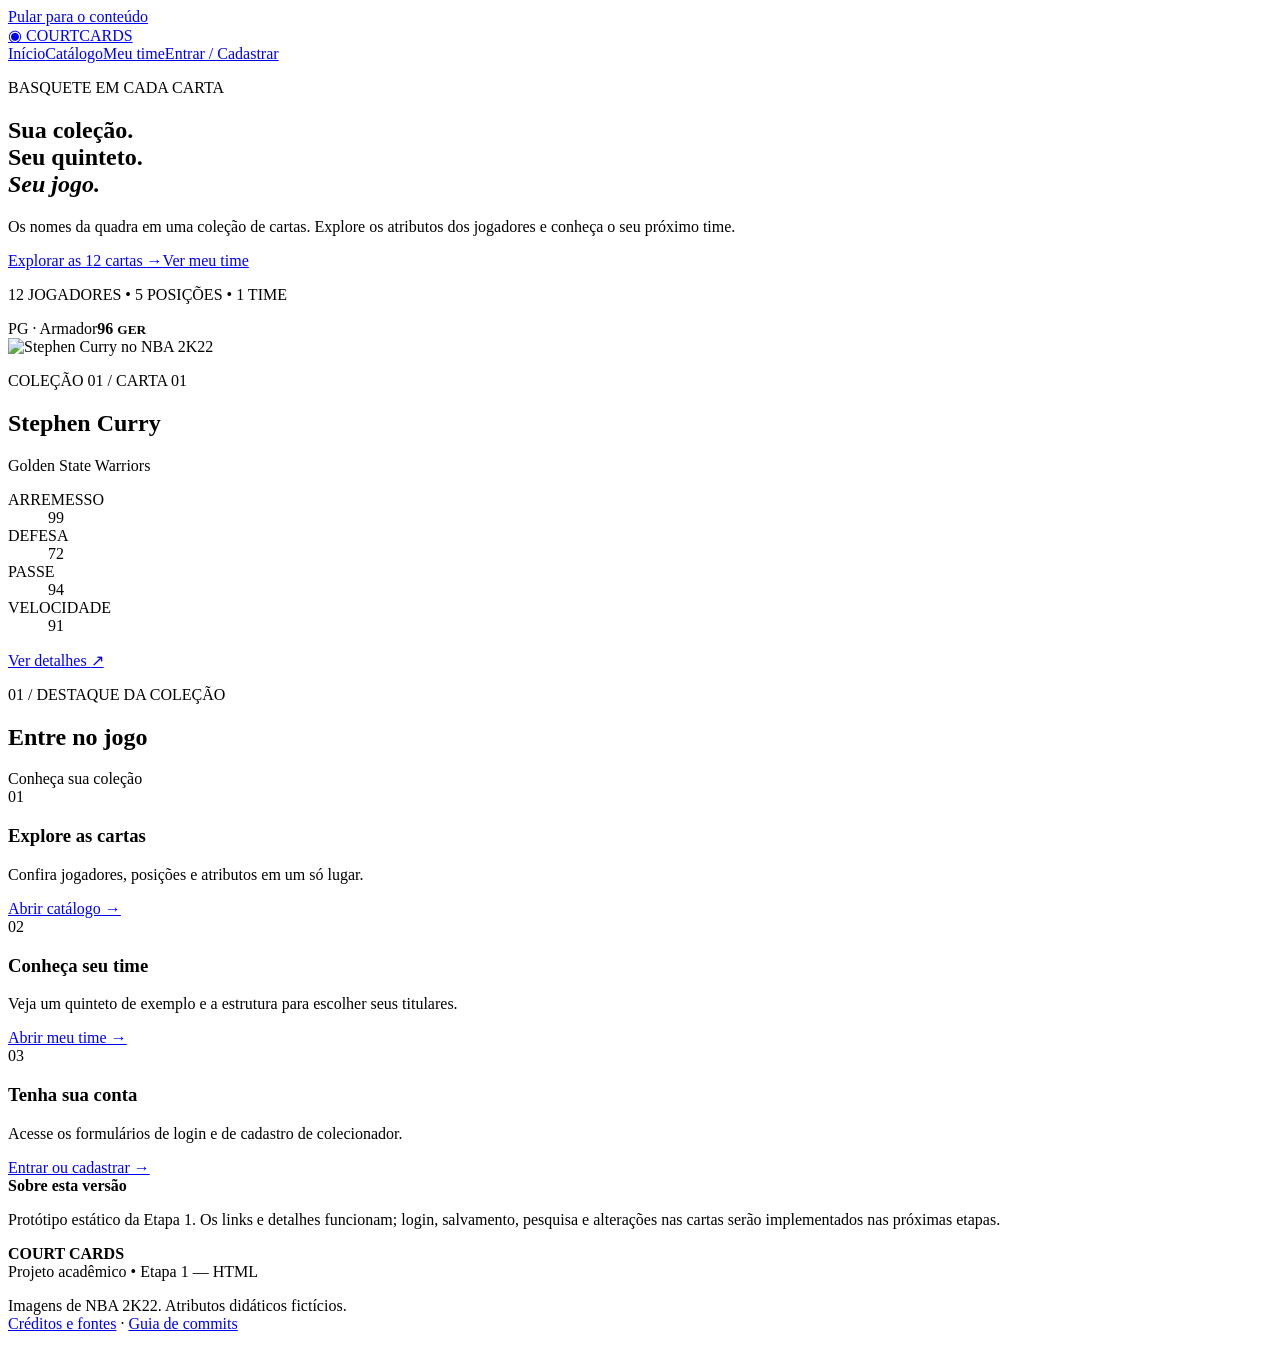
==== index.html @ 960532dd "feat: adiciona apresentação e acessos na pagina inicial." ====
<!DOCTYPE html>
<html lang="pt-BR">
<head>
  <meta charset="UTF-8">
  <meta name="viewport" content="width=device-width, initial-scale=1.0">
  <meta name="description" content="Court Cards: coleção acadêmica de cartas de basquete inspirada em TCG e NBA 2K.">
  <title>Início | Court Cards</title>
  <link rel="stylesheet" href="assets/css/style.css">
</head>
<body>
  <a class="pular" href="#conteudo">Pular para o conteúdo</a>
  <header class="cabecalho">
    <div class="container barra">
      <a class="marca" href="index.html"><span class="bola" aria-hidden="true">◉</span> COURT<span>CARDS</span></a>
      <nav aria-label="Navegação principal"><a href="index.html" aria-current="page">Início</a><a href="pages/catalogo.html">Catálogo</a><a href="pages/meu-time.html">Meu time</a><a href="pages/login.html">Entrar / Cadastrar</a></nav>
    </div>
  </header>
  <main id="conteudo" class="container">
    <section class="hero" aria-labelledby="titulo-inicial">
      <div><p class="sobretitulo">BASQUETE EM CADA CARTA</p><h1 id="titulo-inicial">Sua coleção.<br>Seu quinteto.<br><em>Seu jogo.</em></h1>
        <p>Os nomes da quadra em uma coleção de cartas. Explore os atributos dos jogadores e conheça o seu próximo time.</p>
        <div class="botoes"><a class="botao" href="pages/catalogo.html">Explorar as 12 cartas <span aria-hidden="true">→</span></a><a class="botao secundario" href="pages/meu-time.html">Ver meu time</a></div>
        <p class="micro">12 JOGADORES <span>•</span> 5 POSIÇÕES <span>•</span> 1 TIME</p>
      </div>
      <div class="destaque">      <!-- CARTA 01: Stephen Curry — altere os dados neste article. -->
      <article class="carta" id="carta-curry">
        <div class="carta-topo"><span>PG · Armador</span><strong>96 <small>GER</small></strong></div>
        <img src="assets/img/curry.jpg" alt="Stephen Curry no NBA 2K22" width="640" height="360" loading="lazy">
        <div class="carta-corpo"><p class="numero">COLEÇÃO 01 / CARTA 01</p><h2 class="nome-destaque">Stephen Curry</h2><p class="clube">Golden State Warriors</p>
          <dl class="stats"><div><dt>ARREMESSO</dt><dd>99</dd></div><div><dt>DEFESA</dt><dd>72</dd></div><div><dt>PASSE</dt><dd>94</dd></div><div><dt>VELOCIDADE</dt><dd>91</dd></div></dl>
          <a class="link-detalhe" href="pages/detalhes.html#curry">Ver detalhes <span aria-hidden="true">↗</span></a>
        </div>
      </article><p class="legenda-destaque">01 / DESTAQUE DA COLEÇÃO</p></div>
    </section>
    <section class="secao" aria-labelledby="comece"><div class="secao-topo"><h2 id="comece">Entre no jogo</h2><span>Conheça sua coleção</span></div>
      <div class="acessos">
        <article><span class="indice">01</span><h3>Explore as cartas</h3><p>Confira jogadores, posições e atributos em um só lugar.</p><a href="pages/catalogo.html">Abrir catálogo →</a></article>
        <article><span class="indice">02</span><h3>Conheça seu time</h3><p>Veja um quinteto de exemplo e a estrutura para escolher seus titulares.</p><a href="pages/meu-time.html">Abrir meu time →</a></article>
        <article><span class="indice">03</span><h3>Tenha sua conta</h3><p>Acesse os formulários de login e de cadastro de colecionador.</p><a href="pages/login.html">Entrar ou cadastrar →</a></article>
      </div>
    </section>
    <aside class="aviso"><strong>Sobre esta versão</strong><p>Protótipo estático da Etapa 1. Os links e detalhes funcionam; login, salvamento, pesquisa e alterações nas cartas serão implementados nas próximas etapas.</p></aside>

  </main>
  <footer class="rodape"><div class="container barra">
    <p><strong>COURT CARDS</strong><br>Projeto acadêmico • Etapa 1 — HTML</p>
    <p>Imagens de NBA 2K22. Atributos didáticos fictícios.<br><a href="pages/creditos.html">Créditos e fontes</a> · <a href="GUIA-DE-COMMITS.md">Guia de commits</a></p>
  </div></footer>
</body>
</html>
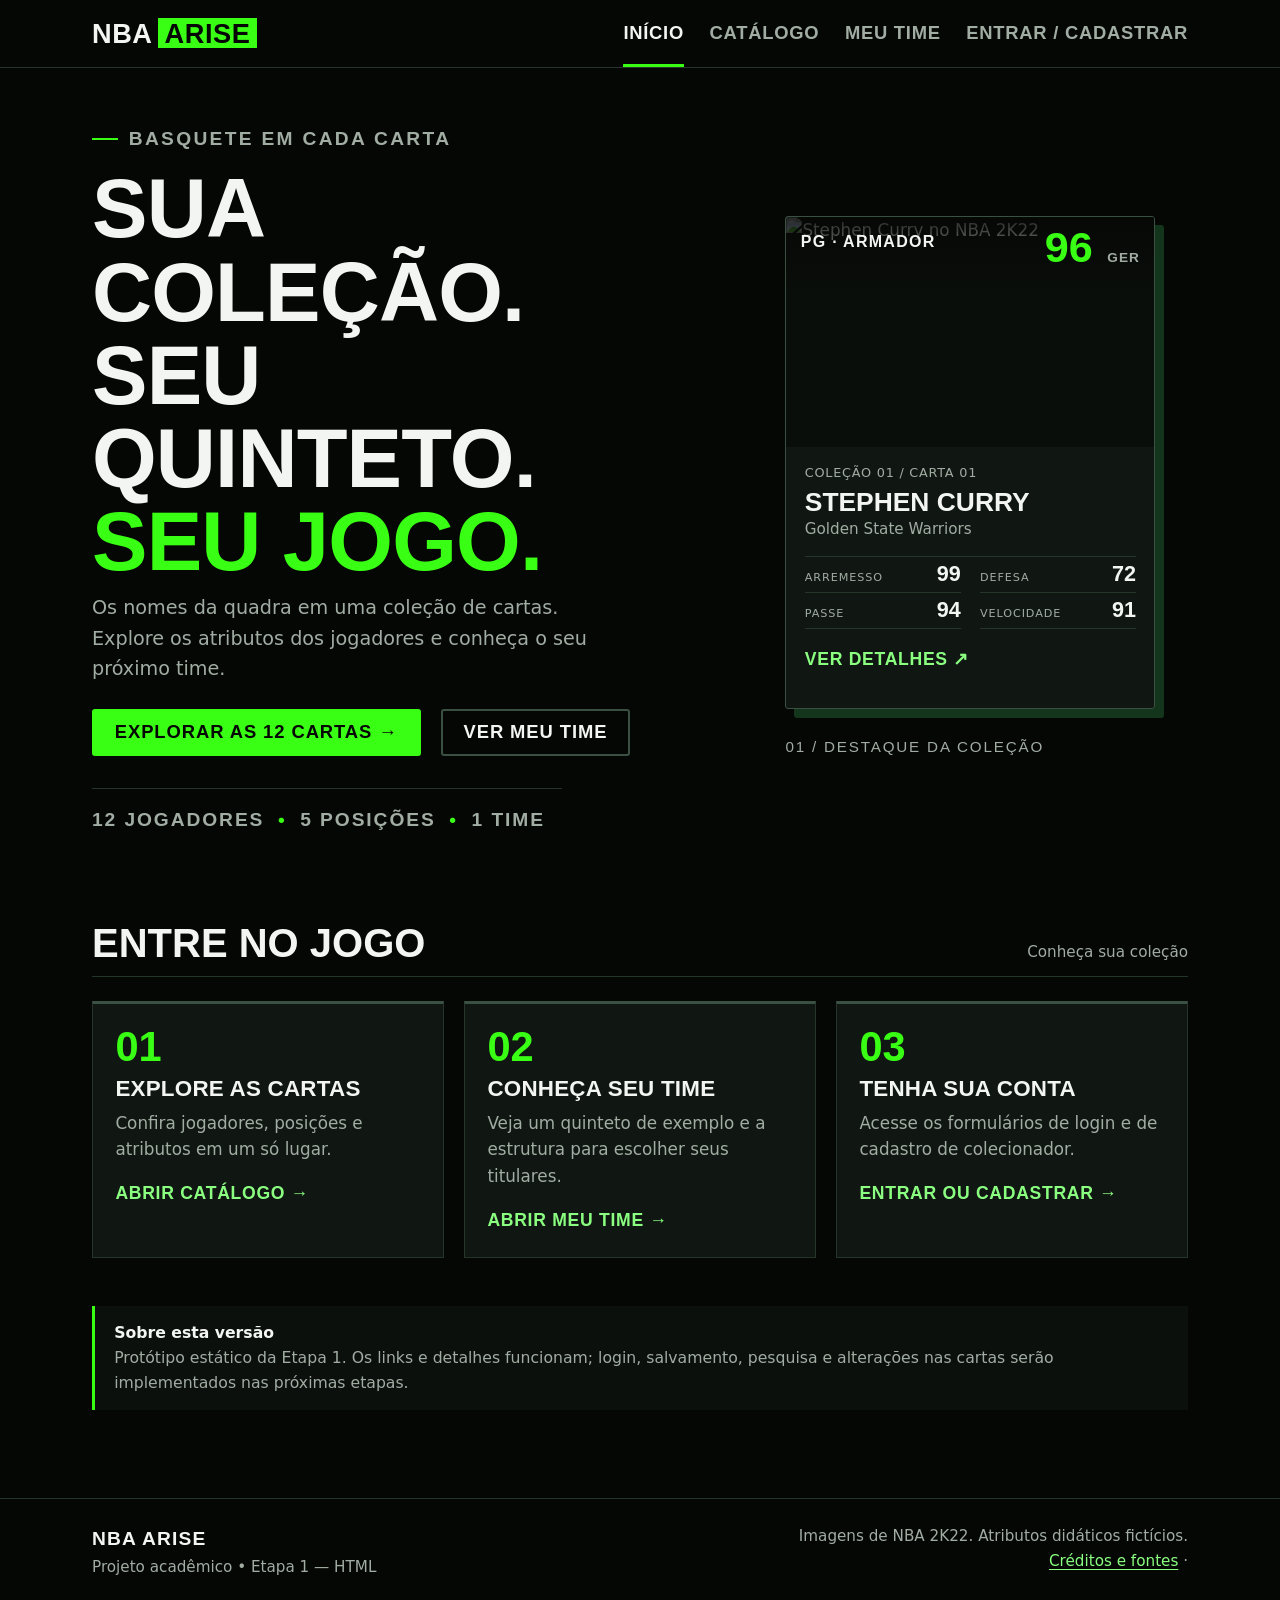
==== commit 73a06788: "style: adiciona estilo para as páginas." ====
--- a/index.html
+++ b/index.html
@@ -3,15 +3,15 @@
 <head>
   <meta charset="UTF-8">
   <meta name="viewport" content="width=device-width, initial-scale=1.0">
-  <meta name="description" content="Court Cards: coleção acadêmica de cartas de basquete inspirada em TCG e NBA 2K.">
-  <title>Início | Court Cards</title>
+  <meta name="description" content="nba arise: coleção acadêmica de cartas de basquete inspirada em TCG e NBA 2K.">
+  <title>Início | NBA ARISE</title>
   <link rel="stylesheet" href="assets/css/style.css">
 </head>
 <body>
   <a class="pular" href="#conteudo">Pular para o conteúdo</a>
   <header class="cabecalho">
     <div class="container barra">
-      <a class="marca" href="index.html"><span class="bola" aria-hidden="true">◉</span> COURT<span>CARDS</span></a>
+      <a class="marca" href="index.html"><span class="bola" aria-hidden="true">◉</span>NBA<span>ARISE</span></a>
       <nav aria-label="Navegação principal"><a href="index.html" aria-current="page">Início</a><a href="pages/catalogo.html">Catálogo</a><a href="pages/meu-time.html">Meu time</a><a href="pages/login.html">Entrar / Cadastrar</a></nav>
     </div>
   </header>
@@ -43,8 +43,8 @@
 
   </main>
   <footer class="rodape"><div class="container barra">
-    <p><strong>COURT CARDS</strong><br>Projeto acadêmico • Etapa 1 — HTML</p>
-    <p>Imagens de NBA 2K22. Atributos didáticos fictícios.<br><a href="pages/creditos.html">Créditos e fontes</a> · <a href="GUIA-DE-COMMITS.md">Guia de commits</a></p>
+    <p><strong>NBA ARISE</strong><br>Projeto acadêmico • Etapa 1 — HTML</p>
+    <p>Imagens de NBA 2K22. Atributos didáticos fictícios.<br><a href="pages/creditos.html">Créditos e fontes</a> · 
   </div></footer>
 </body>
 </html>
--- a/assets/css/style.css
+++ b/assets/css/style.css
@@ -0,0 +1,205 @@
+:root {
+  --fundo: #050705;
+  --fundo-2: #0b100d;
+  --superficie: #101712;
+  --neon: #39ff14;
+  --neon-claro: #8aff80;
+  --neon-escuro: #12351b;
+  --texto: #f2f5f2;
+  --texto-2: #a1aca3;
+  --borda: #25352a;
+  --borda-forte: #3a5042;
+  --raio: 3px;
+  --titulo: "Barlow Condensed", "Arial Narrow", "Roboto Condensed", "Helvetica Neue", Arial, sans-serif;
+  --corpo: "Barlow", system-ui, -apple-system, "Segoe UI", Roboto, Arial, sans-serif;
+  color-scheme: dark;
+}
+
+/* 2. BASE */
+*, *::before, *::after { box-sizing: border-box; }
+html { scroll-behavior: smooth; }
+[id] { scroll-margin-top: 5rem; }
+body { margin: 0; min-height: 100vh; display: flex; flex-direction: column; background: var(--fundo); color: var(--texto); font-family: var(--corpo); font-size: 1.05rem; line-height: 1.6; }
+img { max-width: 100%; height: auto; display: block; }
+h1, h2, h3 { font-family: var(--titulo); font-weight: 700; text-transform: uppercase; line-height: 1; margin: 0 0 .6rem; }
+h1 { font-size: clamp(2.8rem, 8vw, 5.2rem); font-weight: 800; letter-spacing: -.01em; }
+h2 { font-size: clamp(1.8rem, 4vw, 2.5rem); }
+h3 { font-size: 1.4rem; letter-spacing: .01em; }
+p { margin: 0 0 1rem; }
+a { color: var(--neon-claro); text-underline-offset: 3px; }
+a:hover { color: var(--neon); }
+ul { padding-left: 1.2rem; }
+code { background: var(--fundo-2); border: 1px solid var(--borda); padding: .05rem .35rem; font-size: .9em; }
+em { font-style: normal; color: var(--neon); }
+:focus-visible { outline: 2px solid var(--neon); outline-offset: 3px; }
+
+.pular { position: absolute; left: 1rem; top: -4rem; z-index: 100; background: var(--neon); color: var(--fundo); padding: .6rem 1rem; font-weight: 600; transition: top .15s; }
+.pular:focus { top: 1rem; }
+
+/* 3. CABEÇALHO */
+.container { width: 100%; max-width: 1160px; margin-inline: auto; padding-inline: clamp(1rem, 4vw, 2rem); }
+.barra { display: flex; align-items: center; justify-content: space-between; flex-wrap: wrap; gap: .5rem 2rem; }
+.cabecalho { position: sticky; top: 0; z-index: 50; background: var(--fundo); border-bottom: 1px solid var(--borda); }
+.cabecalho .barra { min-height: 4rem; }
+.marca { font-family: var(--titulo); font-weight: 800; font-size: 1.7rem; letter-spacing: .02em; text-transform: uppercase; color: var(--texto); text-decoration: none; display: inline-flex; align-items: center; gap: .35rem; line-height: 1; }
+.marca:hover { color: var(--texto); }
+.marca span:not(.bola) { background: var(--neon); color: var(--fundo); padding: .12rem .4rem .05rem; }
+.bola { display: none; }
+.cabecalho nav { display: flex; flex-wrap: wrap; gap: 0 1.6rem; }
+.cabecalho nav a { font-family: var(--titulo); font-weight: 600; font-size: 1.15rem; letter-spacing: .04em; text-transform: uppercase; text-decoration: none; color: var(--texto-2); padding: 1.15rem 0 1rem; border-bottom: 3px solid transparent; transition: color .15s, border-color .15s; }
+.cabecalho nav a:hover { color: var(--texto); border-bottom-color: var(--borda-forte); }
+.cabecalho nav a[aria-current="page"] { color: var(--texto); border-bottom-color: var(--neon); }
+
+/* 4. PÁGINAS E COMPONENTES */
+main { flex: 1; padding-block: clamp(1.5rem, 4vw, 3rem) 4rem; }
+.titulo-pagina { margin: 0 0 2.5rem; padding-bottom: 1.5rem; border-bottom: 1px solid var(--borda); }
+.titulo-pagina p:last-child { color: var(--texto-2); font-size: 1.15rem; max-width: 60ch; margin: .8rem 0 0; }
+.sobretitulo { display: flex; align-items: center; gap: .7rem; color: var(--neon); font-family: var(--titulo); font-weight: 600; font-size: 1rem; letter-spacing: .12em; margin-bottom: .8rem; }
+.sobretitulo::before { content: ""; width: 1.6rem; height: 2px; background: var(--neon); }
+.ajuda { color: var(--texto-2); font-size: .95rem; }
+.secao { margin-block: 3rem; }
+.secao-topo { display: flex; justify-content: space-between; align-items: baseline; flex-wrap: wrap; gap: .4rem 1rem; margin-bottom: 1.5rem; padding-bottom: .7rem; border-bottom: 1px solid var(--borda); }
+.secao-topo h2 { margin: 0; }
+.secao-topo > span { color: var(--texto-2); font-size: .95rem; }
+.painel { background: var(--superficie); border: 1px solid var(--borda); border-radius: var(--raio); padding: clamp(1.1rem, 3vw, 1.8rem); margin-block: 1.5rem; }
+.painel > h2:first-child { font-size: 1.7rem; }
+.aviso { background: var(--fundo-2); border-left: 3px solid var(--neon); padding: .9rem 1.2rem; margin-block: 1.5rem; color: var(--texto-2); font-size: .98rem; }
+.aviso strong { display: block; color: var(--texto); font-weight: 600; }
+.aviso p { margin: 0; }
+.duas-colunas { display: grid; grid-template-columns: repeat(auto-fit, minmax(min(100%, 280px), 1fr)); gap: 1.5rem; align-items: start; }
+.duas-colunas > .painel { margin: 0; }
+.selo { display: inline-block; padding: .2rem .7rem; border: 1px solid var(--neon); color: var(--neon); font-family: var(--titulo); font-weight: 600; font-size: .95rem; letter-spacing: .08em; }
+.painel ul { color: var(--texto-2); }
+.painel li strong { color: var(--texto); }
+
+/* página inicial */
+.hero { display: grid; grid-template-columns: 1.15fr .85fr; gap: clamp(2rem, 6vw, 4.5rem); align-items: center; padding-block: .5rem 1.5rem; }
+.hero > div:first-child > p { color: var(--texto-2); font-size: 1.2rem; max-width: 44ch; }
+.micro { color: var(--texto-2); font-family: var(--titulo); font-weight: 600; font-size: 1.05rem; letter-spacing: .1em; margin-top: 2rem; padding-top: 1rem; border-top: 1px solid var(--borda); }
+.micro span { color: var(--neon); margin-inline: .4rem; }
+.destaque { max-width: 370px; width: 100%; margin-inline: auto; }
+.destaque .carta { box-shadow: 9px 9px 0 var(--neon-escuro); border-color: var(--borda-forte); }
+.legenda-destaque { color: var(--texto-2); font-family: var(--titulo); font-size: .95rem; letter-spacing: .12em; margin: 1.6rem 0 0; }
+.nome-destaque { font-size: 1.9rem; }
+.acessos { display: grid; grid-template-columns: repeat(auto-fit, minmax(min(100%, 250px), 1fr)); gap: 1.25rem; }
+.acessos article { border: 1px solid var(--borda); border-top: 3px solid var(--borda-forte); background: var(--superficie); padding: 1.4rem; transition: border-color .15s; }
+.acessos article:hover { border-color: var(--neon); }
+.acessos article p { color: var(--texto-2); }
+.acessos article > a { font-family: var(--titulo); font-weight: 600; font-size: 1.1rem; letter-spacing: .04em; text-transform: uppercase; text-decoration: none; }
+.acessos article > a:hover { text-decoration: underline; }
+.indice { display: block; font-family: var(--titulo); font-weight: 800; font-size: 2.6rem; line-height: 1; margin-bottom: .6rem; color: var(--neon); }
+
+/* 5. CARTAS — grade que preenche a largura e fica simétrica */
+.grade-cartas { display: grid; grid-template-columns: repeat(auto-fit, minmax(290px, 1fr)); gap: 1.75rem; }
+.carta { position: relative; display: flex; flex-direction: column; overflow: hidden; background: var(--superficie); border: 1px solid var(--borda); border-radius: var(--raio); transition: border-color .15s; }
+.carta img { width: 100%; aspect-ratio: 16 / 10; object-fit: cover; background: var(--fundo-2); filter: brightness(.88); transition: filter .2s; }
+.carta:hover, .carta:focus-within { border-color: var(--neon); }
+.carta:hover img, .carta:focus-within img { filter: brightness(1); }
+.carta-topo { position: absolute; top: 0; left: 0; right: 0; z-index: 1; display: flex; justify-content: space-between; align-items: flex-start; padding: .7rem .9rem 2rem; background: linear-gradient(180deg, rgba(5, 7, 5, .85), transparent); }
+.carta-topo > span { font-family: var(--titulo); font-weight: 600; font-size: 1rem; letter-spacing: .08em; text-transform: uppercase; color: var(--texto); white-space: nowrap; }
+.carta-topo strong { white-space: nowrap; font-family: var(--titulo); font-weight: 800; font-size: 2.7rem; line-height: .85; color: var(--neon); }
+.carta-topo small { font-size: .85rem; font-weight: 600; letter-spacing: .08em; color: var(--texto-2); margin-left: .15rem; }
+.carta-corpo { display: flex; flex-direction: column; flex: 1; padding: 1rem 1.15rem 1.15rem; }
+.numero { color: var(--texto-2); font-size: .8rem; letter-spacing: .06em; font-variant-numeric: tabular-nums; margin-bottom: .3rem; }
+.carta-corpo h3, .carta-corpo h2 { margin-bottom: .15rem; font-size: 1.65rem; }
+.clube { color: var(--texto-2); font-size: .95rem; margin-bottom: .9rem; }
+.stats { display: grid; grid-template-columns: 1fr 1fr; column-gap: 1.2rem; margin: 0 0 1rem; border-top: 1px solid var(--borda); }
+.stats > div { display: flex; justify-content: space-between; align-items: baseline; gap: .5rem; padding: .35rem 0; border-bottom: 1px solid var(--borda); min-width: 0; }
+.stats dt { color: var(--texto-2); white-space: nowrap; font-size: .7rem; font-weight: 500; letter-spacing: .08em; }
+.stats dd { margin: 0; font-family: var(--titulo); font-weight: 700; font-size: 1.35rem; line-height: 1; font-variant-numeric: tabular-nums; }
+.link-detalhe { align-self: flex-start; font-family: var(--titulo); font-weight: 600; font-size: 1.1rem; letter-spacing: .04em; text-transform: uppercase; text-decoration: none; margin-bottom: 1rem; }
+.link-detalhe:hover { text-decoration: underline; }
+.acoes { display: grid; grid-template-columns: 1fr 1fr; gap: .4rem; margin-top: auto; padding-top: .9rem; border-top: 1px solid var(--borda); }
+.acoes > * { padding: .4rem .7rem; font-size: .95rem; }
+.acoes > :first-child { grid-column: 1 / -1; }
+
+/* detalhes */
+.detalhe-carta { max-width: 780px; margin: 0 0 2rem; }
+.detalhe-carta > img { border: 1px solid var(--borda); margin-bottom: 1.4rem; width: 100%; aspect-ratio: 16 / 9; object-fit: cover; }
+.detalhe-carta h2 { font-size: clamp(2.2rem, 6vw, 3.2rem); }
+.detalhe-carta h3 { margin-top: 1.6rem; padding-top: .8rem; border-top: 1px solid var(--borda); color: var(--texto-2); font-size: 1rem; letter-spacing: .12em; }
+.ficha { display: grid; grid-template-columns: repeat(auto-fit, minmax(min(100%, 170px), 1fr)); gap: 0 1.5rem; margin: 1rem 0; }
+.ficha > div { padding: .6rem 0; border-top: 1px solid var(--borda); }
+.ficha dt { color: var(--texto-2); font-size: .78rem; letter-spacing: .08em; text-transform: uppercase; }
+.ficha dd { margin: .1rem 0 0; font-weight: 600; font-size: 1.1rem; }
+.detalhe-carta .stats { grid-template-columns: repeat(auto-fit, minmax(150px, 1fr)); }
+.detalhe-carta .stats dd { font-size: 2rem; color: var(--neon); }
+nav.painel ul { list-style: none; padding: 0; margin: 0; display: flex; flex-wrap: wrap; gap: .5rem; }
+nav.painel li a { display: inline-block; padding: .3rem .8rem; border: 1px solid var(--borda-forte); border-radius: var(--raio); font-family: var(--titulo); font-weight: 600; font-size: 1.05rem; letter-spacing: .03em; text-transform: uppercase; text-decoration: none; color: var(--texto); transition: border-color .15s, color .15s; }
+nav.painel li a:hover { border-color: var(--neon); color: var(--neon); }
+
+/* 6. BOTÕES */
+button, .botao { display: inline-flex; align-items: center; justify-content: center; gap: .4rem; font-family: var(--titulo); font-weight: 700; font-size: 1.15rem; letter-spacing: .05em; text-transform: uppercase; line-height: 1.1; text-decoration: none; cursor: pointer; padding: .7rem 1.3rem; border-radius: var(--raio); border: 2px solid var(--neon); background: var(--neon); color: var(--fundo); transition: background .15s, color .15s, border-color .15s; }
+button:hover, .botao:hover { background: transparent; color: var(--neon); }
+button.secundario, .botao.secundario { background: transparent; color: var(--texto); border-color: var(--borda-forte); }
+button.secundario:hover, .botao.secundario:hover { border-color: var(--neon); color: var(--neon); }
+/* botões que ainda não funcionam (Etapa 1) */
+button:disabled { background: transparent; color: #6d7a70; border: 1px dashed var(--borda-forte); cursor: not-allowed; }
+button:disabled:hover { background: transparent; color: #6d7a70; }
+.botoes { display: flex; flex-wrap: wrap; align-items: center; gap: .75rem 1.25rem; margin-top: 1.5rem; }
+
+/* 7. FORMULÁRIOS */
+form { display: grid; gap: .35rem; }
+label { display: block; font-size: .95rem; font-weight: 500; margin-top: .7rem; }
+input, select, textarea { width: 100%; font: inherit; color: var(--texto); background: var(--fundo-2); border: 1px solid var(--borda-forte); border-radius: var(--raio); padding: .6rem .8rem; transition: border-color .15s; }
+input::placeholder, textarea::placeholder { color: #6d7a70; }
+input:hover, select:hover, textarea:hover { border-color: #52705c; }
+input:focus, select:focus, textarea:focus { outline: 2px solid var(--neon); outline-offset: 0; border-color: var(--neon); }
+textarea { resize: vertical; min-height: 6rem; }
+input[type="file"] { padding: .45rem; color: var(--texto-2); }
+input[type="file"]::file-selector-button { font: inherit; font-weight: 500; margin-right: .8rem; padding: .35rem .9rem; border: 1px solid var(--borda-forte); border-radius: var(--raio); background: var(--superficie); color: var(--texto); cursor: pointer; }
+input[type="file"]::file-selector-button:hover { border-color: var(--neon); }
+input[type="radio"], input[type="checkbox"] { width: auto; accent-color: var(--neon); }
+fieldset { border: 1px solid var(--borda); border-radius: var(--raio); padding: .4rem 1.1rem 1.1rem; margin: 1rem 0 0; min-width: 0; }
+legend { padding-inline: .5rem; font-family: var(--titulo); font-weight: 600; font-size: 1.05rem; letter-spacing: .1em; text-transform: uppercase; color: var(--neon-claro); }
+fieldset label:first-child { margin-top: 0; }
+.campos-stats { display: grid; grid-template-columns: repeat(auto-fit, minmax(110px, 1fr)); gap: 0 1rem; }
+.filtros { grid-template-columns: repeat(auto-fit, minmax(190px, 1fr)); gap: .5rem 1rem; align-items: end; }
+.filtros > div > label { margin-top: 0; }
+.filtros fieldset, .filtros .botoes { grid-column: 1 / -1; }
+.filtros fieldset { display: flex; flex-wrap: wrap; align-items: center; gap: .4rem 1.5rem; padding-block: .6rem; }
+.filtros fieldset label { display: inline-flex; align-items: center; gap: .45rem; margin: 0; font-weight: 400; color: var(--texto-2); }
+.filtros .botoes { margin-top: .5rem; }
+.formulario-carta .duas-colunas { gap: 0 1.5rem; }
+.formulario-carta .duas-colunas > div { min-width: 0; }
+input:user-invalid, select:user-invalid { border-color: #ff6b6b; }
+
+/* 8. TABELA (Meu time) */
+.tabela { overflow-x: auto; border: 1px solid var(--borda); border-radius: var(--raio); background: var(--superficie); }
+table { width: 100%; border-collapse: collapse; min-width: 560px; }
+caption { text-align: left; padding: .8rem 1.1rem; color: var(--texto-2); font-size: .9rem; caption-side: bottom; }
+th, td { padding: .8rem 1.1rem; text-align: left; border-bottom: 1px solid var(--borda); }
+thead th { font-family: var(--titulo); font-weight: 600; font-size: 1.05rem; letter-spacing: .1em; text-transform: uppercase; color: var(--texto-2); border-bottom: 2px solid var(--neon); }
+tbody th { font-weight: 600; }
+tbody tr:hover { background: rgba(255, 255, 255, .02); }
+tbody tr:last-child > * { border-bottom: 0; }
+td:nth-child(3) { font-family: var(--titulo); font-weight: 800; font-size: 1.5rem; color: var(--neon); }
+td button { padding: .3rem .8rem; font-size: .95rem; }
+
+/* 9. RODAPÉ */
+.rodape { margin-top: auto; border-top: 1px solid var(--borda); color: var(--texto-2); font-size: .95rem; }
+.rodape .barra { align-items: flex-start; padding-block: 1.6rem; }
+.rodape p { margin: 0; }
+.rodape strong { font-family: var(--titulo); font-size: 1.2rem; letter-spacing: .06em; color: var(--texto); }
+.rodape p:last-child { text-align: right; }
+
+/* 10. RESPONSIVO */
+@media (max-width: 900px) {
+  .hero { grid-template-columns: 1fr; }
+  .destaque { margin-inline: 0; }
+}
+@media (max-width: 640px) {
+  .cabecalho .barra { padding-top: .6rem; }
+  .cabecalho nav { gap: 0 1.2rem; width: 100%; }
+  .cabecalho nav a { padding: .6rem 0 .5rem; font-size: 1.05rem; }
+  .grade-cartas { grid-template-columns: 1fr; }
+  .rodape .barra { flex-direction: column; }
+  .rodape p:last-child { text-align: left; }
+  .botoes > * { flex: 1 1 100%; }
+}
+
+/* movimento reduzido */
+@media (prefers-reduced-motion: reduce) {
+  html { scroll-behavior: auto; }
+  *, *::before, *::after { transition-duration: .01ms !important; }
+}
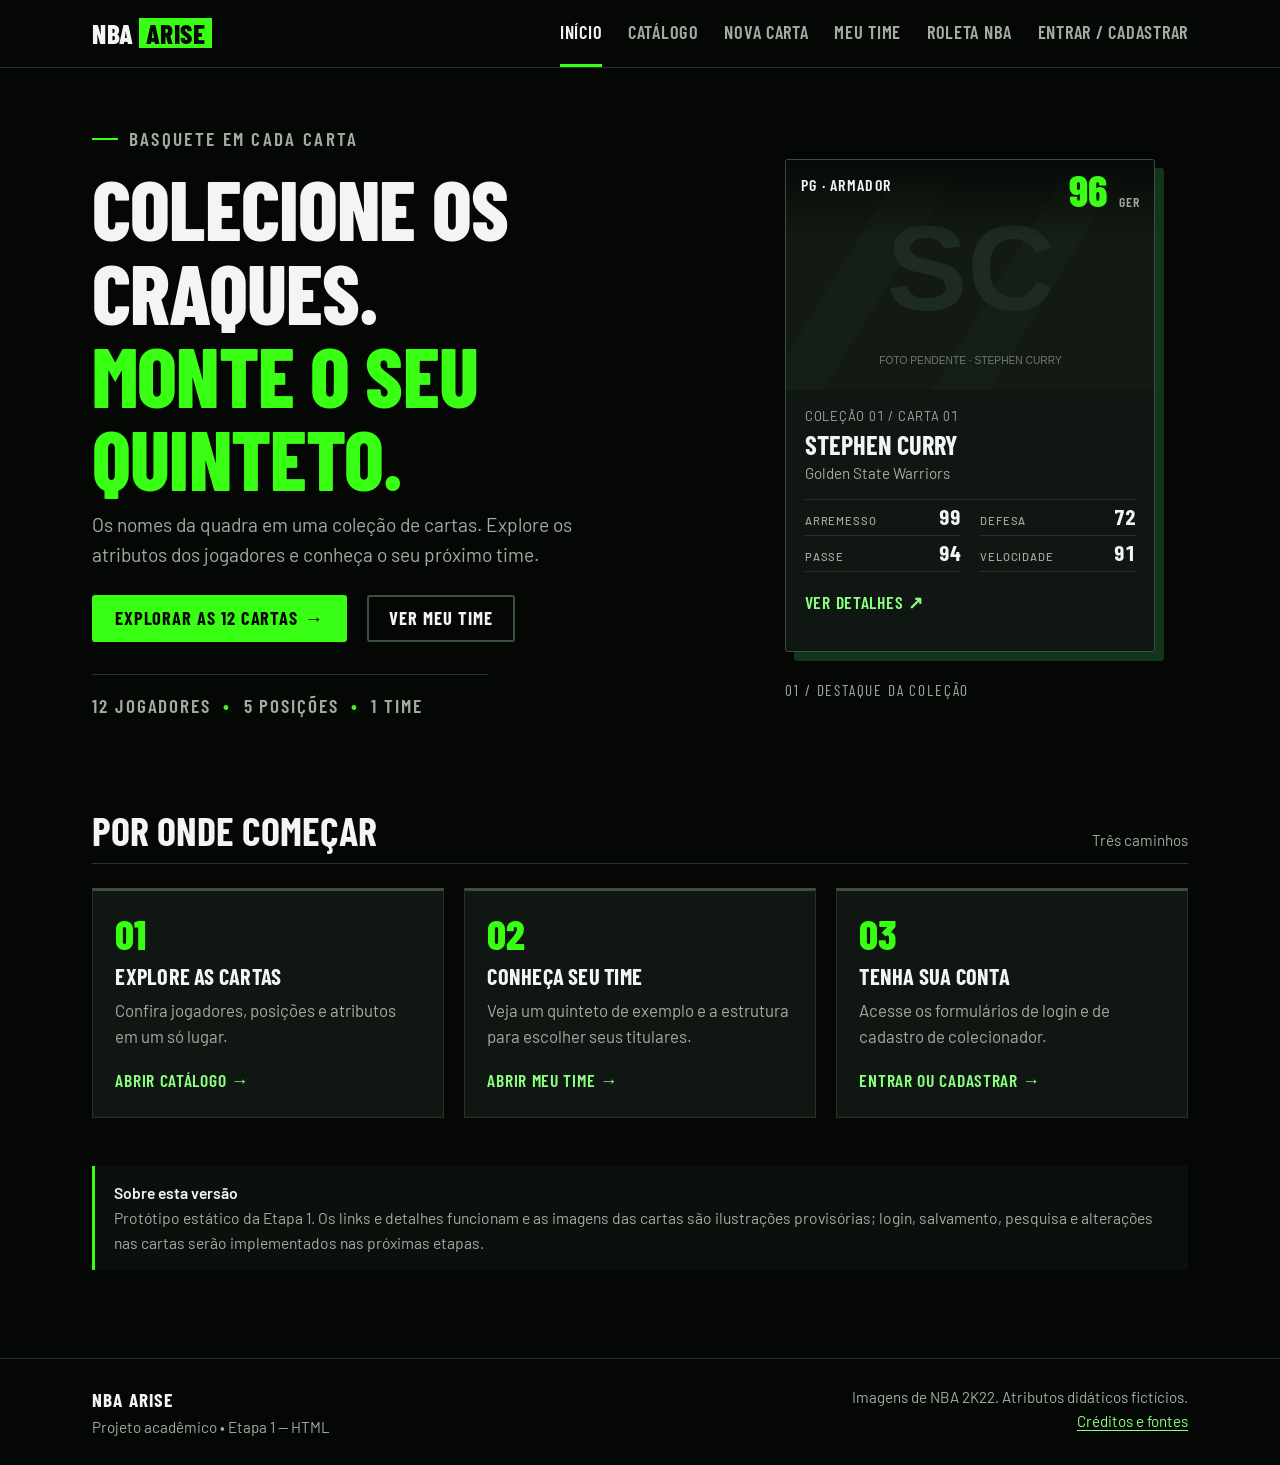
==== commit be987051: "feat: atualiza descrição e estrutura do HTML, melhora a navegação e corrige links" ====
--- a/index.html
+++ b/index.html
@@ -3,48 +3,54 @@
 <head>
   <meta charset="UTF-8">
   <meta name="viewport" content="width=device-width, initial-scale=1.0">
-  <meta name="description" content="nba arise: coleção acadêmica de cartas de basquete inspirada em TCG e NBA 2K.">
+  <meta name="description" content="NBA ARISE: coleção acadêmica de cartas de basquete inspirada em TCG e NBA 2K.">
   <title>Início | NBA ARISE</title>
+  <link rel="preconnect" href="https://fonts.googleapis.com">
+  <link rel="preconnect" href="https://fonts.gstatic.com" crossorigin>
+  <link href="https://fonts.googleapis.com/css2?family=Barlow:wght@400;500;600&family=Barlow+Condensed:wght@600;700;800&display=swap" rel="stylesheet">
   <link rel="stylesheet" href="assets/css/style.css">
+  <script src="assets/js/fontes.js" defer></script>
+  <script src="assets/js/usuarios.js" defer></script>
 </head>
 <body>
   <a class="pular" href="#conteudo">Pular para o conteúdo</a>
   <header class="cabecalho">
     <div class="container barra">
-      <a class="marca" href="index.html"><span class="bola" aria-hidden="true">◉</span>NBA<span>ARISE</span></a>
-      <nav aria-label="Navegação principal"><a href="index.html" aria-current="page">Início</a><a href="pages/catalogo.html">Catálogo</a><a href="pages/meu-time.html">Meu time</a><a href="pages/login.html">Entrar / Cadastrar</a></nav>
+      <a class="marca" href="index.html"><span class="bola" aria-hidden="true">◉</span> NBA <span>ARISE</span></a>
+      <nav aria-label="Navegação principal"><a href="index.html" aria-current="page">Início</a><a href="pages/catalogo.html">Catálogo</a><a href="pages/cadastro-carta.html">Nova carta</a><a href="pages/meutime.html">Meu time</a><a href="pages/roleta.html">Roleta NBA</a><a id="nav-login" href="pages/login.html">Entrar / Cadastrar</a></nav>
     </div>
   </header>
   <main id="conteudo" class="container">
     <section class="hero" aria-labelledby="titulo-inicial">
-      <div><p class="sobretitulo">BASQUETE EM CADA CARTA</p><h1 id="titulo-inicial">Sua coleção.<br>Seu quinteto.<br><em>Seu jogo.</em></h1>
+      <div><p class="sobretitulo">BASQUETE EM CADA CARTA</p><h1 id="titulo-inicial">Colecione os craques.<br><em>Monte o seu quinteto.</em></h1>
         <p>Os nomes da quadra em uma coleção de cartas. Explore os atributos dos jogadores e conheça o seu próximo time.</p>
-        <div class="botoes"><a class="botao" href="pages/catalogo.html">Explorar as 12 cartas <span aria-hidden="true">→</span></a><a class="botao secundario" href="pages/meu-time.html">Ver meu time</a></div>
+        <div class="botoes"><a class="botao" href="pages/catalogo.html">Explorar as 12 cartas <span aria-hidden="true">→</span></a><a class="botao secundario" href="pages/meutime.html">Ver meu time</a></div>
         <p class="micro">12 JOGADORES <span>•</span> 5 POSIÇÕES <span>•</span> 1 TIME</p>
       </div>
       <div class="destaque">      <!-- CARTA 01: Stephen Curry — altere os dados neste article. -->
       <article class="carta" id="carta-curry">
         <div class="carta-topo"><span>PG · Armador</span><strong>96 <small>GER</small></strong></div>
-        <img src="assets/img/curry.jpg" alt="Stephen Curry no NBA 2K22" width="640" height="360" loading="lazy">
+        <!-- Foto real (quando o arquivo existir): src="assets/img/curry.jpg" alt="Stephen Curry no NBA 2K22" -->
+        <img src="data:image/svg+xml;charset=utf-8,%3Csvg%20xmlns='http://www.w3.org/2000/svg'%20viewBox='0%200%20640%20360'%20width='640'%20height='360'%3E%3Crect%20width='640'%20height='360'%20fill='%23141d16'/%3E%3Cpath%20d='M0%20360L220%200h90L90%20360zM260%20360L480%200h90L350%20360z'%20fill='%23182319'/%3E%3Ctext%20x='320'%20y='235'%20fill='%23223127'%20font-family='Arial%20Narrow,Arial,sans-serif'%20font-size='190'%20font-weight='700'%20text-anchor='middle'%3ESC%3C/text%3E%3Ctext%20x='320'%20y='320'%20fill='%237d8a80'%20font-family='Arial,sans-serif'%20font-size='16'%20text-anchor='middle'%3EFOTO%20PENDENTE%20%C2%B7%20STEPHEN%20CURRY%3C/text%3E%3C/svg%3E" alt="Imagem provisória da carta de Stephen Curry" width="640" height="360" loading="lazy">
         <div class="carta-corpo"><p class="numero">COLEÇÃO 01 / CARTA 01</p><h2 class="nome-destaque">Stephen Curry</h2><p class="clube">Golden State Warriors</p>
           <dl class="stats"><div><dt>ARREMESSO</dt><dd>99</dd></div><div><dt>DEFESA</dt><dd>72</dd></div><div><dt>PASSE</dt><dd>94</dd></div><div><dt>VELOCIDADE</dt><dd>91</dd></div></dl>
           <a class="link-detalhe" href="pages/detalhes.html#curry">Ver detalhes <span aria-hidden="true">↗</span></a>
         </div>
       </article><p class="legenda-destaque">01 / DESTAQUE DA COLEÇÃO</p></div>
     </section>
-    <section class="secao" aria-labelledby="comece"><div class="secao-topo"><h2 id="comece">Entre no jogo</h2><span>Conheça sua coleção</span></div>
+    <section class="secao" aria-labelledby="comece"><div class="secao-topo"><h2 id="comece">Por onde começar</h2><span>Três caminhos</span></div>
       <div class="acessos">
         <article><span class="indice">01</span><h3>Explore as cartas</h3><p>Confira jogadores, posições e atributos em um só lugar.</p><a href="pages/catalogo.html">Abrir catálogo →</a></article>
-        <article><span class="indice">02</span><h3>Conheça seu time</h3><p>Veja um quinteto de exemplo e a estrutura para escolher seus titulares.</p><a href="pages/meu-time.html">Abrir meu time →</a></article>
+        <article><span class="indice">02</span><h3>Conheça seu time</h3><p>Veja um quinteto de exemplo e a estrutura para escolher seus titulares.</p><a href="pages/meutime.html">Abrir meu time →</a></article>
         <article><span class="indice">03</span><h3>Tenha sua conta</h3><p>Acesse os formulários de login e de cadastro de colecionador.</p><a href="pages/login.html">Entrar ou cadastrar →</a></article>
       </div>
     </section>
-    <aside class="aviso"><strong>Sobre esta versão</strong><p>Protótipo estático da Etapa 1. Os links e detalhes funcionam; login, salvamento, pesquisa e alterações nas cartas serão implementados nas próximas etapas.</p></aside>
+    <aside class="aviso"><strong>Sobre esta versão</strong><p>Protótipo estático da Etapa 1. Os links e detalhes funcionam e as imagens das cartas são ilustrações provisórias; login, salvamento, pesquisa e alterações nas cartas serão implementados nas próximas etapas.</p></aside>
 
   </main>
   <footer class="rodape"><div class="container barra">
     <p><strong>NBA ARISE</strong><br>Projeto acadêmico • Etapa 1 — HTML</p>
-    <p>Imagens de NBA 2K22. Atributos didáticos fictícios.<br><a href="pages/creditos.html">Créditos e fontes</a> · 
+    <p>Imagens de NBA 2K22. Atributos didáticos fictícios.<br><a href="pages/creditos.html">Créditos e fontes</a></p>
   </div></footer>
 </body>
 </html>
